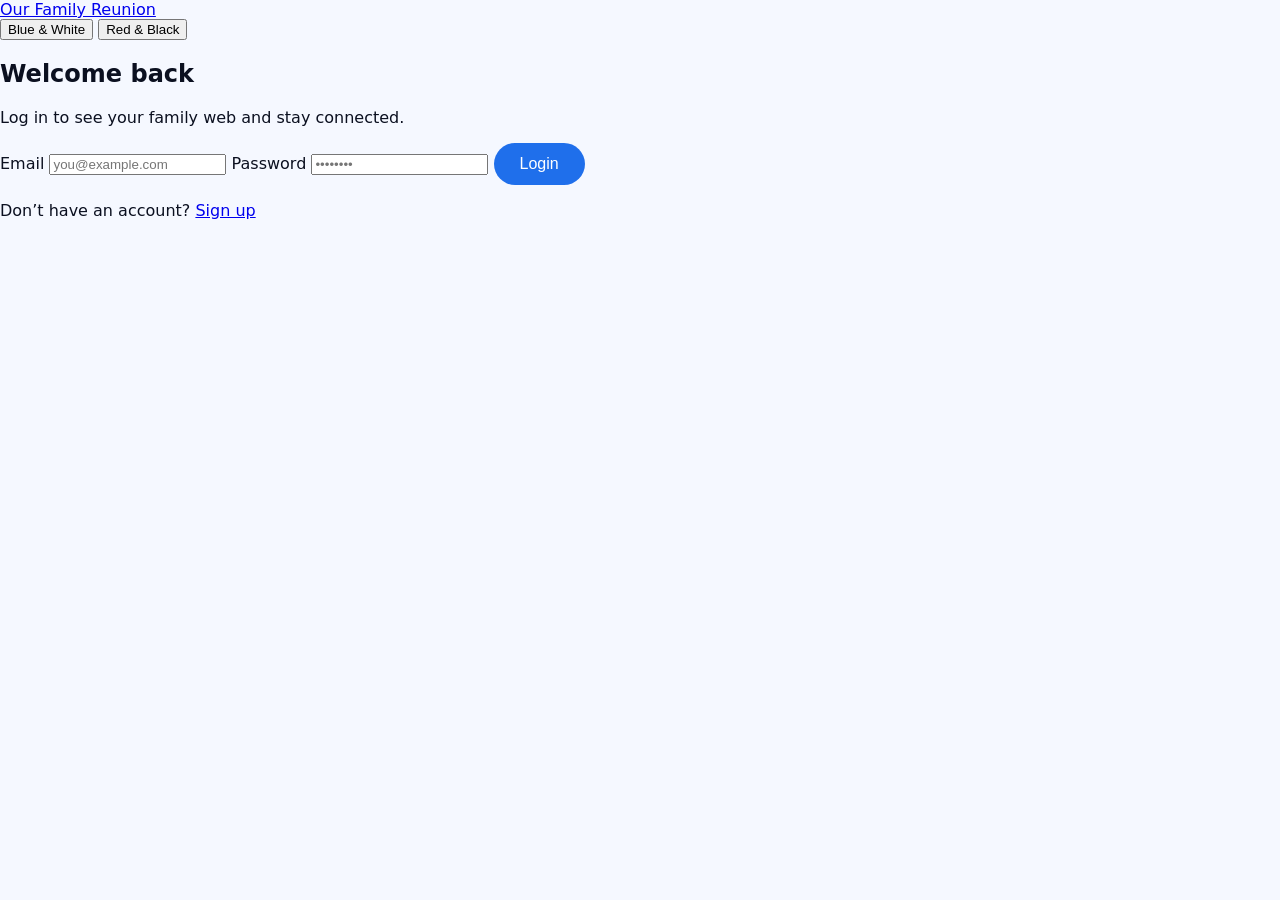
==== login.html @ a9e8be04 "Create login.html" ====
<!DOCTYPE html>
<html lang="en" class="theme-blue">
<head>
  <meta charset="UTF-8">
  <meta name="viewport" content="width=device-width, initial-scale=1.0">
  <title>Login • Our Family Reunion</title>
  <link rel="stylesheet" href="css/theme.css">
  <link rel="stylesheet" href="css/auth.css">
  <script defer src="js/theme.js"></script>
</head>
<body>

<header class="auth-header">
  <a href="index.html" class="logo">Our Family Reunion</a>
  <div class="theme-toggle">
    <button id="blueTheme">Blue & White</button>
    <button id="redTheme">Red & Black</button>
  </div>
</header>

<main class="auth-main">
  <section class="auth-card">
    <h1>Welcome back</h1>
    <p class="auth-subtitle">Log in to see your family web and stay connected.</p>

    <form class="auth-form" onsubmit="event.preventDefault(); window.location.href='nickname.html';">
      <label>
        <span>Email</span>
        <input type="email" required placeholder="you@example.com">
      </label>

      <label>
        <span>Password</span>
        <input type="password" required placeholder="••••••••">
      </label>

      <button type="submit" class="button-primary full-width">Login</button>
    </form>

    <p class="auth-footer-text">
      Don’t have an account?
      <a href="signup.html">Sign up</a>
    </p>
  </section>
</main>

</body>
</html>
---- css/theme.css ----
:root {
  --font-family: system-ui, sans-serif;
}

/* BLUE THEME */
.theme-blue {
  --bg: #f5f8ff;
  --bg-alt: #ffffff;
  --primary: #1f6feb;
  --primary-soft: rgba(31, 111, 235, 0.12);
  --text-main: #0b1020;
  --text-muted: #6b7280;
  --border-subtle: #d1d5db;
}

/* RED THEME */
.theme-red {
  --bg: #050509;
  --bg-alt: #111827;
  --primary: #ef4444;
  --primary-soft: rgba(239, 68, 68, 0.16);
  --text-main: #f9fafb;
  --text-muted: #9ca3af;
  --border-subtle: #374151;
}

body {
  margin: 0;
  background: var(--bg);
  color: var(--text-main);
  font-family: var(--font-family);
  transition: background 0.3s ease, color 0.3s ease;
}

.button-primary {
  background: var(--primary);
  color: white;
  padding: 12px 26px;
  border-radius: 999px;
  border: none;
  font-size: 16px;
  cursor: pointer;
  text-decoration: none;
  display: inline-block;
  transition: 0.2s ease;
}

.button-primary:hover {
  opacity: 0.9;
  transform: translateY(-2px);
}

.button-secondary {
  background: var(--bg-alt);
  color: var(--primary);
  padding: 12px 26px;
  border-radius: 999px;
  border: 1px solid var(--primary);
  font-size: 16px;
  cursor: pointer;
  text-decoration: none;
  display: inline-block;
  transition: 0.2s ease;
}

.button-secondary:hover {
  background: var(--primary-soft);
}
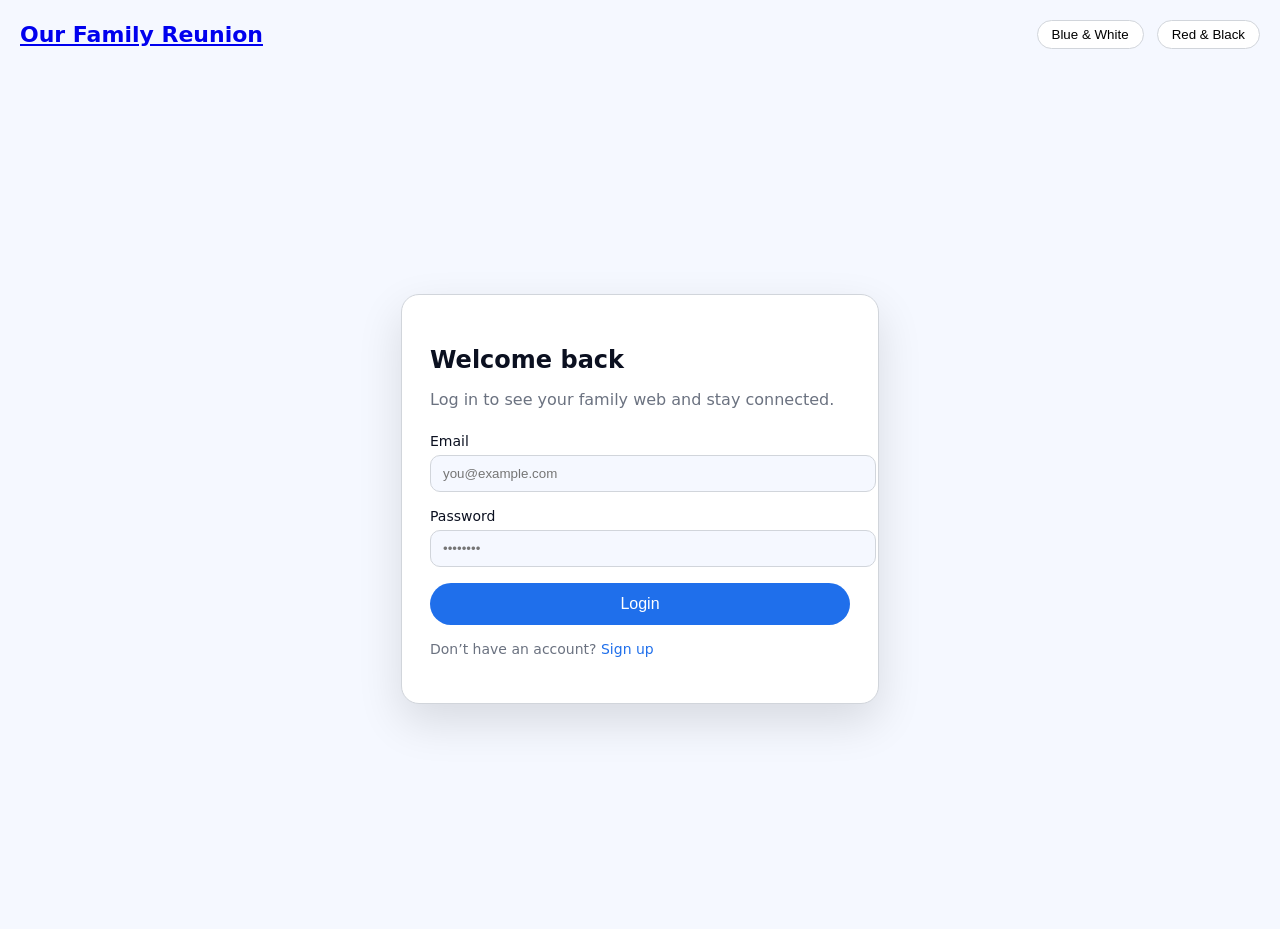
==== commit 5ff4ce10: "Implement login form with error display Added login form functionality and error handling." ====
--- a/login.html
+++ b/login.html
@@ -7,7 +7,9 @@
   <link rel="stylesheet" href="css/theme.css">
   <link rel="stylesheet" href="css/auth.css">
   <script defer src="js/theme.js"></script>
+  <script defer src="js/api.js"></script>
 </head>
+
 <body>
 
 <header class="auth-header">
@@ -23,19 +25,21 @@
     <h1>Welcome back</h1>
     <p class="auth-subtitle">Log in to see your family web and stay connected.</p>
 
-    <form class="auth-form" onsubmit="event.preventDefault(); window.location.href='nickname.html';">
+    <form id="loginForm" class="auth-form">
       <label>
         <span>Email</span>
-        <input type="email" required placeholder="you@example.com">
+        <input id="email" type="email" required placeholder="you@example.com">
       </label>
 
       <label>
         <span>Password</span>
-        <input type="password" required placeholder="••••••••">
+        <input id="password" type="password" required placeholder="••••••••">
       </label>
 
       <button type="submit" class="button-primary full-width">Login</button>
     </form>
+
+    <p id="error" style="color: var(--primary); margin-top: 10px;"></p>
 
     <p class="auth-footer-text">
       Don’t have an account?
@@ -44,5 +48,31 @@
   </section>
 </main>
 
+<script>
+  const form = document.getElementById("loginForm");
+  const errorBox = document.getElementById("error");
+
+  form.addEventListener("submit", async (e) => {
+    e.preventDefault();
+    errorBox.textContent = "";
+
+    const email = document.getElementById("email").value.trim();
+    const pass = document.getElementById("password").value.trim();
+
+    try {
+      const res = await login(email, pass);
+
+      // Save token
+      localStorage.setItem("ofr_token", res.token);
+
+      // Redirect to dashboard or nickname setup
+      window.location.href = "dashboard.html";
+
+    } catch (err) {
+      errorBox.textContent = err.error || "Login failed.";
+    }
+  });
+</script>
+
 </body>
 </html>
--- a/css/auth.css
+++ b/css/auth.css
@@ -0,0 +1,82 @@
+.auth-header {
+  display: flex;
+  justify-content: space-between;
+  padding: 20px;
+  align-items: center;
+}
+
+.logo {
+  font-weight: 800;
+  font-size: 22px;
+}
+
+.theme-toggle button {
+  margin-left: 8px;
+  padding: 6px 14px;
+  border-radius: 999px;
+  border: 1px solid var(--border-subtle);
+  background: var(--bg-alt);
+  cursor: pointer;
+}
+
+.auth-main {
+  min-height: calc(100vh - 80px);
+  display: flex;
+  align-items: center;
+  justify-content: center;
+  padding: 20px;
+}
+
+.auth-card {
+  background: var(--bg-alt);
+  border-radius: 18px;
+  border: 1px solid var(--border-subtle);
+  box-shadow: 0 18px 45px rgba(0,0,0,0.12);
+  padding: 32px 28px;
+  max-width: 420px;
+  width: 100%;
+}
+
+.auth-card h1 {
+  margin-bottom: 8px;
+}
+
+.auth-subtitle {
+  color: var(--text-muted);
+  margin-bottom: 24px;
+}
+
+.auth-form label {
+  display: block;
+  margin-bottom: 16px;
+}
+
+.auth-form span {
+  display: block;
+  font-size: 14px;
+  margin-bottom: 6px;
+}
+
+.auth-form input {
+  width: 100%;
+  padding: 10px 12px;
+  border-radius: 10px;
+  border: 1px solid var(--border-subtle);
+  background: var(--bg);
+  color: var(--text-main);
+}
+
+.full-width {
+  width: 100%;
+}
+
+.auth-footer-text {
+  margin-top: 16px;
+  font-size: 14px;
+  color: var(--text-muted);
+}
+
+.auth-footer-text a {
+  color: var(--primary);
+  text-decoration: none;
+}
